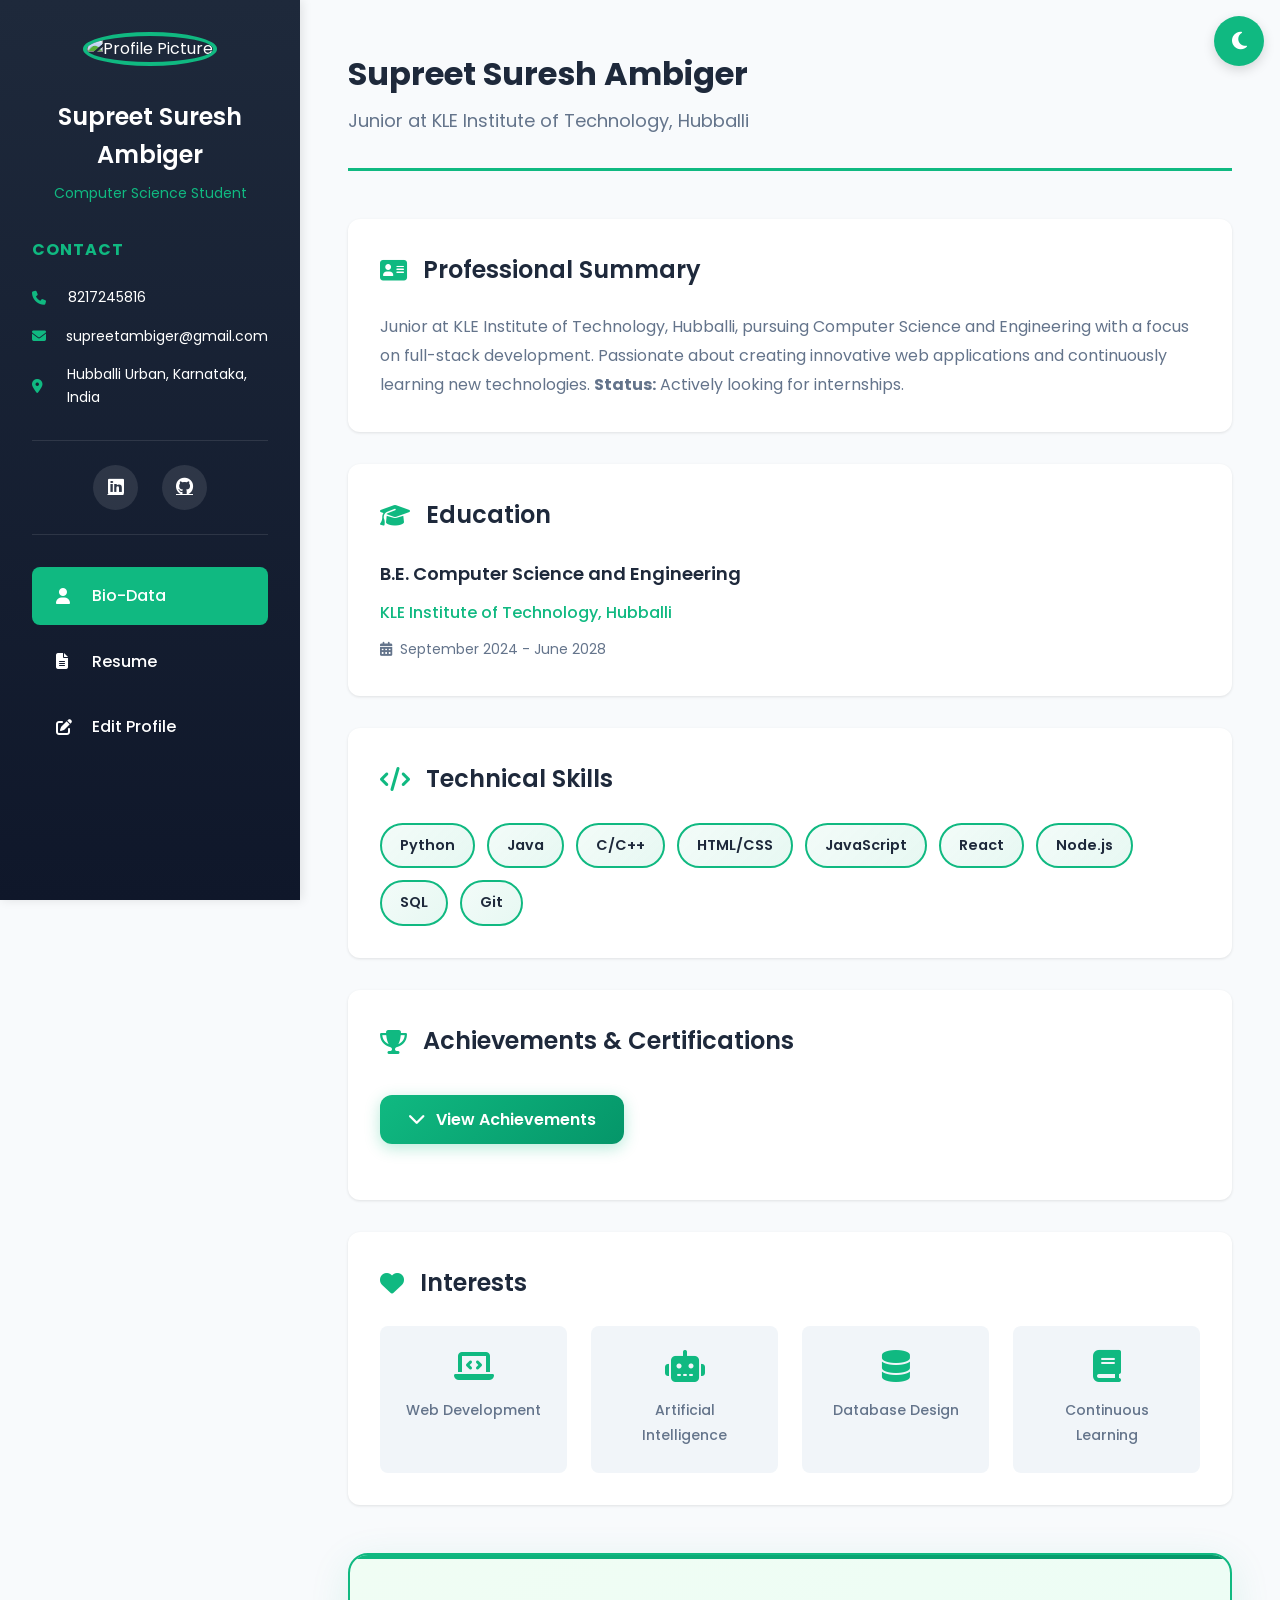
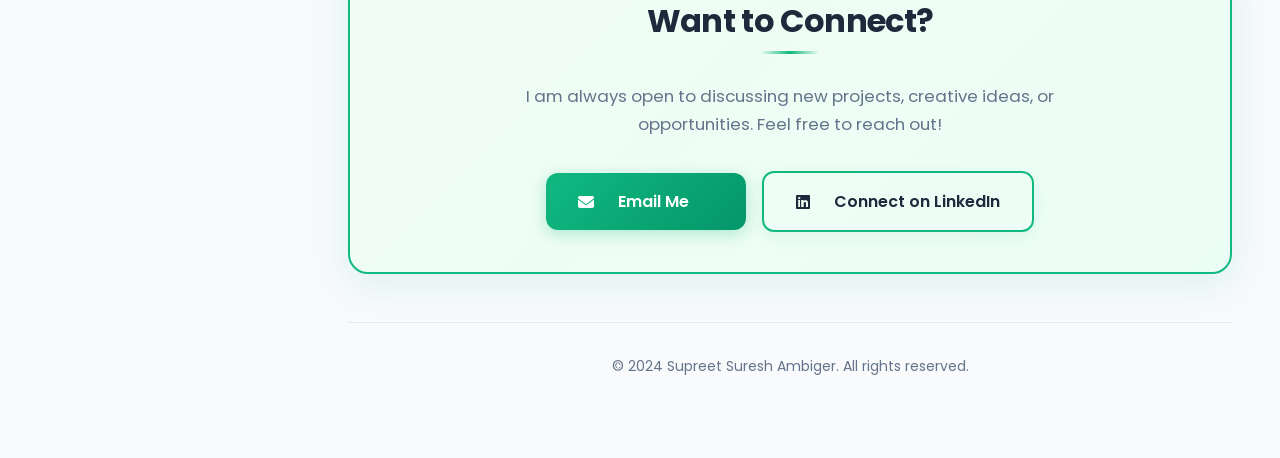
==== .vscode/index.html @ a601e432 "Initial commit - Personal Portfolio and Biodata" ====
<!DOCTYPE html>
<html lang="en">
<head>
    <meta charset="UTF-8">
    <meta name="viewport" content="width=device-width, initial-scale=1.0">
    <title>Supreet Suresh Ambiger - Bio-Data</title>
    
    <!-- Inline Theme Script - Prevents Flash of Unstyled Content -->
    <script>
        (function() {
            const savedTheme = localStorage.getItem('theme');
            const systemPrefersDark = window.matchMedia && window.matchMedia('(prefers-color-scheme: dark)').matches;
            const theme = savedTheme || (systemPrefersDark ? 'dark' : 'light');
            document.documentElement.setAttribute('data-theme', theme);
        })();
    </script>
    
    <!-- Google Fonts -->
    <link href="https://fonts.googleapis.com/css2?family=Poppins:wght@300;400;500;600;700&display=swap" rel="stylesheet">
    
    <!-- Font Awesome -->
    <link rel="stylesheet" href="https://cdnjs.cloudflare.com/ajax/libs/font-awesome/6.4.0/css/all.min.css">
    
    <!-- Main CSS -->
    <link rel="stylesheet" href="style.css?v=6">
</head>
<body>
    <!-- Theme Toggle Button -->
    <button class="theme-toggle" id="themeToggle" aria-label="Toggle theme">
        <i class="fas fa-moon"></i>
    </button>

    <!-- Mobile Hamburger Menu Button -->
    <button class="hamburger-menu" id="hamburgerBtn" aria-label="Toggle menu">
        <i class="fas fa-bars"></i>
    </button>

    <!-- Dark Sidebar -->
    <aside class="sidebar" id="sidebar">
        <div class="sidebar-content">
            <!-- Profile Image -->
            <div class="profile-image">
                <img src="https://via.placeholder.com/150" alt="Profile Picture" id="profilePic" class="clickable-image">
            </div>

            <!-- Name and Title -->
            <h1 class="profile-name" id="sidebarName">Supreet Suresh Ambiger</h1>
            <p class="profile-title">Computer Science Student</p>

            <!-- Contact Information -->
            <div class="contact-section">
                <h3>Contact</h3>
                <div class="contact-item">
                    <i class="fas fa-phone"></i>
                    <span id="sidebarPhone">8217245816</span>
                </div>
                <div class="contact-item">
                    <i class="fas fa-envelope"></i>
                    <a href="mailto:supreetambiger@gmail.com" id="sidebarEmail">supreetambiger@gmail.com</a>
                </div>
                <div class="contact-item">
                    <i class="fas fa-map-marker-alt"></i>
                    <span>Hubballi Urban, Karnataka, India</span>
                </div>
            </div>

            <!-- Social Links -->
            <div class="social-links">
                <a href="https://www.linkedin.com/in/supreet-suresh-ambiger-33158634a" target="_blank" aria-label="LinkedIn">
                    <i class="fab fa-linkedin"></i>
                </a>
                <a href="https://github.com/SUPPI2006-zzz" target="_blank" aria-label="GitHub">
                    <i class="fab fa-github"></i>
                </a>
            </div>

            <!-- Navigation -->
            <nav class="nav-menu">
                <a href="index.html" class="nav-link active">
                    <i class="fas fa-user"></i> Bio-Data
                </a>
                <a href="resume.html" class="nav-link">
                    <i class="fas fa-file-alt"></i> Resume
                </a>
                <a href="profile.html" class="nav-link">
                    <i class="fas fa-edit"></i> Edit Profile
                </a>
            </nav>
        </div>
    </aside>

    <!-- Main Content Area -->
    <main class="main-content">
        <div class="content-wrapper">
            <!-- Header Section -->
            <header class="page-header">
                <h1 class="page-title" id="mainName">Supreet Suresh Ambiger</h1>
                <p class="page-subtitle">Junior at KLE Institute of Technology, Hubballi</p>
            </header>

            <!-- Professional Summary Section -->
            <section class="bio-section">
                <h2 class="section-title">
                    <i class="fas fa-address-card"></i>
                    Professional Summary
                </h2>
                <div class="section-content">
                    <p id="summaryParagraph">
                        Junior at KLE Institute of Technology, Hubballi, pursuing Computer Science and Engineering with a focus on full-stack development. Passionate about creating innovative web applications and continuously learning new technologies.
                    </p>
                </div>
            </section>

            <!-- Education Section -->
            <section class="bio-section">
                <h2 class="section-title">
                    <i class="fas fa-graduation-cap"></i>
                    Education
                </h2>
                <div class="section-content">
                    <div class="education-item">
                        <h3>B.E. Computer Science and Engineering</h3>
                        <p class="institution">KLE Institute of Technology, Hubballi</p>
                        <p class="duration">
                            <i class="fas fa-calendar-alt"></i>
                            September 2024 - June 2028
                        </p>
                    </div>
                </div>
            </section>

            <!-- Skills Section -->
            <section class="bio-section">
                <h2 class="section-title">
                    <i class="fas fa-code"></i>
                    Technical Skills
                </h2>
                <div class="section-content">
                    <div class="skills-grid" id="skillsList">
                        <span class="skill-tag">Python</span>
                        <span class="skill-tag">Java</span>
                        <span class="skill-tag">C/C++</span>
                        <span class="skill-tag">HTML/CSS</span>
                        <span class="skill-tag">JavaScript</span>
                        <span class="skill-tag">React</span>
                        <span class="skill-tag">Node.js</span>
                        <span class="skill-tag">SQL</span>
                        <span class="skill-tag">Git</span>
                    </div>
                </div>
            </section>

            <!-- jQuery Requirement A: Achievements Toggle Section -->
            <section class="bio-section">
                <h2 class="section-title">
                    <i class="fas fa-trophy"></i>
                    Achievements & Certifications
                </h2>
                <div class="section-content">
                    <button type="button" class="toggle-btn" id="achievementsToggle">
                        <i class="fas fa-chevron-down"></i>
                        View Achievements
                    </button>
                    
                    <div class="achievements-content" id="achievementsContent">
                        <!-- Hackathons & Summits Sub-section -->
                        <div class="achievement-subsection">
                            <h3>
                                <i class="fas fa-laptop-code"></i>
                                Hackathons & Summits
                            </h3>
                            <div class="achievement-item" id="hackathon1">
                                <div class="achievement-header">
                                    <strong>CODE BHARAT 2025 – Certificate of Participation</strong>
                                    <span class="achievement-date">Issued Nov 2025</span>
                                </div>
                                <p class="achievement-issuer">SAVISHKAR Karnataka North & IIIT Dharwad</p>
                                <p class="achievement-description">
                                    Built CurioQuest, a learning platform for Paradox Learning, during CODE BHARAT-25 at IIIT Dharwad. 
                                    The project focused on creating an interactive educational website, applying web development, UI/UX design, 
                                    and problem-solving skills in a competitive coding environment.
                                </p>
                                <div class="certificate-image-container" id="hackathon1ImageContainer"></div>
                            </div>
                            <div class="achievement-item" id="hackathon2">
                                <div class="achievement-header">
                                    <strong>AGAMYA TECH SUMMIT 2025 – EKAIVA Hackathon</strong>
                                    <span class="achievement-date">2025</span>
                                </div>
                                <p class="achievement-issuer">Agamya Cyber Tech (in association with CySeck & IEEE Computer Society, KLE Institute of Technology)</p>
                                <p class="achievement-description">
                                    Participated in the EKAIVA Hackathon 2025 at SDMCET, Dharwad, organized by Agamya Cyber Tech in collaboration with 
                                    CySeck and IEEE Computer Society. Gained exposure to collaborative problem-solving, innovative tech solutions, 
                                    and real-world hackathon experience.
                                </p>
                                <div class="certificate-image-container" id="hackathon2ImageContainer"></div>
                            </div>
                        </div>

                        <!-- Course Certifications Sub-section -->
                        <div class="achievement-subsection">
                            <h3>
                                <i class="fas fa-certificate"></i>
                                Course Certifications
                            </h3>
                            <div class="achievement-item" id="cert1">
                                <div class="achievement-header">
                                    <strong>Deloitte Australia - Data Analytics Job Simulation</strong>
                                    <span class="achievement-date">Issued Mar 2026</span>
                                </div>
                                <p class="achievement-issuer">Forage</p>
                                <p class="achievement-description">
                                    Completed Deloitte Australia's Data Analytics Job Simulation on Forage. Applied data analysis and forensic 
                                    technology skills, built a Tableau dashboard, and used Excel to classify data and draw business conclusions. 
                                    Gained practical experience in analytics, visualization, and decision-making aligned with Deloitte's professional standards.
                                </p>
                                <div class="certificate-image-container" id="cert1ImageContainer"></div>
                            </div>
                            <div class="achievement-item" id="cert2">
                                <div class="achievement-header">
                                    <strong>AI Tools & ChatGPT Workshop</strong>
                                    <span class="achievement-date">Issued Jan 2026</span>
                                </div>
                                <p class="achievement-issuer">Be10x</p>
                                <p class="achievement-description">
                                    Completed the be10x AI Tools & ChatGPT Workshop on January 18, 2026. Learned to create presentations in under 
                                    5 minutes, analyze data in under 30 minutes, and code/debug in under 10 minutes using AI. Gained hands-on 
                                    experience with Grok AI, GetMulti, Whisper Flow, Notebook LM, and Nano Banana Pro for productivity, research, 
                                    and creative design applications.
                                </p>
                                <div class="certificate-image-container" id="cert2ImageContainer"></div>
                            </div>
                            <div class="achievement-item" id="cert3">
                                <div class="achievement-header">
                                    <strong>Tata GenAI Powered Data Analytics Job Simulation</strong>
                                    <span class="achievement-date">Issued Dec 2025</span>
                                </div>
                                <p class="achievement-issuer">Forage AI</p>
                                <p class="achievement-description">
                                    Completed Tata Group's GenAI Powered Data Analytics Job Simulation on Forage (Dec 22, 2025). Conducted exploratory 
                                    data analysis to assess quality and risks, proposed a no-code predictive modeling framework for delinquency detection, 
                                    and designed an AI-driven collections strategy using agentic AI, automation, and ethical guardrails. Gained practical 
                                    experience in AI-powered analytics and strategy development.
                                </p>
                                <div class="certificate-image-container" id="cert3ImageContainer"></div>
                            </div>
                        </div>
                    </div>
                </div>
            </section>

            <!-- Interests Section -->
            <section class="bio-section">
                <h2 class="section-title">
                    <i class="fas fa-heart"></i>
                    Interests
                </h2>
                <div class="section-content">
                    <div class="interests-grid">
                        <div class="interest-item">
                            <i class="fas fa-laptop-code"></i>
                            <p>Web Development</p>
                        </div>
                        <div class="interest-item">
                            <i class="fas fa-robot"></i>
                            <p>Artificial Intelligence</p>
                        </div>
                        <div class="interest-item">
                            <i class="fas fa-database"></i>
                            <p>Database Design</p>
                        </div>
                        <div class="interest-item">
                            <i class="fas fa-book"></i>
                            <p>Continuous Learning</p>
                        </div>
                    </div>
                </div>
            </section>

            <!-- Want to Connect Section -->
            <section class="connect-section">
                <h2>Want to Connect?</h2>
                <p>I am always open to discussing new projects, creative ideas, or opportunities. Feel free to reach out!</p>
                <div class="connect-buttons">
                    <a href="mailto:supreetambiger@gmail.com" class="btn btn-primary">
                        <i class="fas fa-envelope"></i> Email Me
                    </a>
                    <a href="https://www.linkedin.com/in/supreet-suresh-ambiger-33158634a" target="_blank" class="btn btn-secondary">
                        <i class="fab fa-linkedin"></i> Connect on LinkedIn
                    </a>
                </div>
            </section>

            <!-- Footer -->
            <footer class="page-footer">
                <p>&copy; 2024 Supreet Suresh Ambiger. All rights reserved.</p>
            </footer>
        </div>
    </main>

    <!-- Image Lightbox Modal -->
    <div class="lightbox-modal" id="lightboxModal">
        <button class="lightbox-close" id="lightboxClose" aria-label="Close lightbox">
            <i class="fas fa-times"></i>
        </button>
        <img src="" alt="Enlarged view" id="lightboxImage">
    </div>

    <!-- jQuery Library -->
    <script src="https://code.jquery.com/jquery-3.6.0.min.js"></script>
    
    <!-- Main JavaScript -->
    <script src="script.js?v=10"></script>
</body>
</html>
---- .vscode/style.css ----
/* ============================================
   GLOBAL RESET AND BASE STYLES
   ============================================ */
* {
    margin: 0;
    padding: 0;
    box-sizing: border-box;
}

/* ============================================
   CSS VARIABLES FOR THEMING
   ============================================ */

/* Default fallback theme (light) - ensures variables are always defined */
:root {
    /* Color Palette - Light Mode Defaults */
    --primary-accent: #10b981; /* Emerald Green */
    --sidebar-bg: #1e293b; /* Dark Slate */
    --sidebar-bg-gradient: #0f172a;
    --main-bg: #f8fafc; /* Light Gray/White */
    --card-bg: #ffffff;
    --text-dark: #1e293b;
    --text-light: #64748b;
    --text-white: #ffffff;
    --border-color: #e2e8f0;
    --hover-bg: #f1f5f9;
    --card-shadow: 0 1px 3px rgba(0, 0, 0, 0.1);
    --card-shadow-hover: 0 4px 12px rgba(0, 0, 0, 0.15);
    --overlay-bg: rgba(0, 0, 0, 0.8);
    
    /* Spacing */
    --spacing-xs: 0.5rem;
    --spacing-sm: 1rem;
    --spacing-md: 1.5rem;
    --spacing-lg: 2rem;
    --spacing-xl: 3rem;
    
    /* Typography */
    --font-family: 'Poppins', sans-serif;
    --font-size-xs: 0.75rem;
    --font-size-sm: 0.875rem;
    --font-size-base: 1rem;
    --font-size-lg: 1.125rem;
    --font-size-xl: 1.5rem;
    --font-size-2xl: 2rem;
    
    /* Layout */
    --sidebar-width: 300px;
    --transition-speed: 0.3s;
    
    /* Connect Section Colors */
    --connect-bg-start: #f0fdf4;
    --connect-bg-end: #ecfdf5;
    --connect-heading-color: #1e293b;
    --connect-text-color: #64748b;
}

:root[data-theme="light"] {
    /* Color Palette - Light Mode */
    --primary-accent: #10b981;
    --sidebar-bg: #1e293b;
    --sidebar-bg-gradient: #0f172a;
    --main-bg: #f8fafc;
    --card-bg: #ffffff;
    --text-dark: #1e293b;
    --text-light: #64748b;
    --text-white: #ffffff;
    --border-color: #e2e8f0;
    --hover-bg: #f1f5f9;
    --card-shadow: 0 1px 3px rgba(0, 0, 0, 0.1);
    --card-shadow-hover: 0 4px 12px rgba(0, 0, 0, 0.15);
    --overlay-bg: rgba(0, 0, 0, 0.8);
    --connect-bg-start: #f0fdf4;
    --connect-bg-end: #ecfdf5;
    --connect-heading-color: #1e293b;
    --connect-text-color: #64748b;
}

:root[data-theme="dark"] {
    /* Color Palette - Dark Mode */
    --primary-accent: #10b981;
    --sidebar-bg: #0f172a;
    --sidebar-bg-gradient: #020617;
    --main-bg: #1e293b;
    --card-bg: #334155;
    --text-dark: #f1f5f9;
    --text-light: #cbd5e1;
    --text-white: #ffffff;
    --border-color: #475569;
    --hover-bg: #475569;
    --card-shadow: 0 1px 3px rgba(0, 0, 0, 0.3);
    --card-shadow-hover: 0 4px 12px rgba(0, 0, 0, 0.5);
    --overlay-bg: rgba(0, 0, 0, 0.9);
    --connect-bg-start: #334155;
    --connect-bg-end: #475569;
    --connect-heading-color: #f1f5f9;
    --connect-text-color: #cbd5e1;
}

body {
    font-family: var(--font-family);
    font-size: var(--font-size-base);
    line-height: 1.6;
    color: var(--text-dark);
    background-color: var(--main-bg);
    transition: background-color var(--transition-speed), color var(--transition-speed);
}

/* ============================================
   THEME TOGGLE BUTTON
   ============================================ */
.theme-toggle {
    position: fixed;
    top: 1rem;
    right: 1rem;
    z-index: 1001;
    background-color: var(--primary-accent);
    color: var(--text-white);
    border: none;
    border-radius: 50%;
    width: 50px;
    height: 50px;
    font-size: 1.25rem;
    cursor: pointer;
    box-shadow: var(--card-shadow-hover);
    transition: all var(--transition-speed);
    display: flex;
    align-items: center;
    justify-content: center;
}

.theme-toggle:hover {
    transform: scale(1.1) rotate(15deg);
    box-shadow: 0 6px 20px rgba(16, 185, 129, 0.4);
}

.theme-toggle:active {
    transform: scale(0.95);
}

/* ============================================
   LAYOUT STRUCTURE
   ============================================ */

/* Hamburger Menu Button (Mobile Only) */
.hamburger-menu {
    display: none;
    position: fixed;
    top: 1rem;
    left: 1rem;
    z-index: 1000;
    background-color: var(--primary-accent);
    color: var(--text-white);
    border: none;
    border-radius: 8px;
    width: 50px;
    height: 50px;
    font-size: 1.5rem;
    cursor: pointer;
    box-shadow: var(--card-shadow-hover);
    transition: transform var(--transition-speed);
}

.hamburger-menu:hover {
    transform: scale(1.1);
}

.hamburger-menu:active {
    transform: scale(0.95);
}

/* Dark Sidebar */
.sidebar {
    position: fixed;
    left: 0;
    top: 0;
    height: 100vh;
    width: var(--sidebar-width);
    background: linear-gradient(180deg, var(--sidebar-bg) 0%, var(--sidebar-bg-gradient) 100%);
    color: var(--text-white);
    overflow-y: auto;
    z-index: 999;
    box-shadow: 2px 0 10px rgba(0, 0, 0, 0.1);
    transition: transform var(--transition-speed);
}

.sidebar-content {
    padding: var(--spacing-lg);
}

/* Profile Image */
.profile-image {
    text-align: center;
    margin-bottom: var(--spacing-lg);
}

.profile-image img {
    width: 150px;
    height: 150px;
    border-radius: 50%;
    border: 4px solid var(--primary-accent);
    object-fit: cover;
    transition: transform var(--transition-speed);
}

.profile-image img.clickable-image {
    cursor: pointer;
}

.profile-image img.clickable-image:hover {
    transform: scale(1.05);
    box-shadow: 0 0 20px rgba(16, 185, 129, 0.5);
}

/* Profile Name and Title */
.profile-name {
    font-size: var(--font-size-xl);
    font-weight: 600;
    text-align: center;
    margin-bottom: var(--spacing-xs);
}

.profile-title {
    text-align: center;
    color: var(--primary-accent);
    font-size: var(--font-size-sm);
    margin-bottom: var(--spacing-lg);
}

/* Contact Section */
.contact-section {
    margin-bottom: var(--spacing-lg);
}

.contact-section h3 {
    font-size: var(--font-size-base);
    margin-bottom: var(--spacing-md);
    color: var(--primary-accent);
    text-transform: uppercase;
    letter-spacing: 1px;
}

.contact-item {
    display: flex;
    align-items: center;
    margin-bottom: var(--spacing-sm);
    font-size: var(--font-size-sm);
}

.contact-item i {
    margin-right: var(--spacing-sm);
    color: var(--primary-accent);
    width: 20px;
}

.contact-item a {
    color: var(--text-white);
    text-decoration: none;
    transition: color var(--transition-speed);
}

.contact-item a:hover {
    color: var(--primary-accent);
}

/* Social Links */
.social-links {
    display: flex;
    justify-content: center;
    gap: var(--spacing-md);
    margin-bottom: var(--spacing-lg);
    padding: var(--spacing-md) 0;
    border-top: 1px solid rgba(255, 255, 255, 0.1);
    border-bottom: 1px solid rgba(255, 255, 255, 0.1);
}

.social-links a {
    display: flex;
    align-items: center;
    justify-content: center;
    width: 45px;
    height: 45px;
    background-color: rgba(255, 255, 255, 0.1);
    border-radius: 50%;
    color: var(--text-white);
    font-size: var(--font-size-lg);
    transition: all var(--transition-speed);
}

.social-links a:hover {
    background-color: var(--primary-accent);
    transform: translateY(-3px);
}

/* Navigation Menu */
.nav-menu {
    display: flex;
    flex-direction: column;
    gap: var(--spacing-xs);
}

.nav-link {
    display: flex;
    align-items: center;
    padding: var(--spacing-sm) var(--spacing-md);
    color: var(--text-white);
    text-decoration: none;
    border-radius: 8px;
    transition: all var(--transition-speed);
    font-weight: 500;
}

.nav-link i {
    margin-right: var(--spacing-sm);
    width: 20px;
}

.nav-link:hover {
    background-color: rgba(255, 255, 255, 0.1);
    transform: translateX(5px);
}

.nav-link.active {
    background-color: var(--primary-accent);
}

/* Main Content Area */
.main-content {
    margin-left: var(--sidebar-width);
    min-height: 100vh;
    padding: var(--spacing-xl);
    transition: background-color var(--transition-speed);
}

.content-wrapper {
    max-width: 1000px;
    margin: 0 auto;
}

/* ============================================
   PAGE HEADER
   ============================================ */
.page-header {
    margin-bottom: var(--spacing-xl);
    padding-bottom: var(--spacing-lg);
    border-bottom: 3px solid var(--primary-accent);
}

.page-title {
    font-size: var(--font-size-2xl);
    font-weight: 700;
    color: var(--text-dark);
    margin-bottom: var(--spacing-xs);
}

.page-subtitle {
    font-size: var(--font-size-lg);
    color: var(--text-light);
}

.header-contact {
    display: flex;
    flex-wrap: wrap;
    gap: var(--spacing-md);
    margin-top: var(--spacing-md);
    font-size: var(--font-size-sm);
    color: var(--text-light);
}

.header-contact a {
    color: var(--text-light);
    text-decoration: none;
    transition: color var(--transition-speed);
}

.header-contact a:hover {
    color: var(--primary-accent);
}

/* ============================================
   SECTIONS
   ============================================ */
.bio-section,
.resume-section {
    background-color: var(--card-bg);
    border-radius: 12px;
    padding: var(--spacing-lg);
    margin-bottom: var(--spacing-lg);
    box-shadow: var(--card-shadow);
    transition: all var(--transition-speed);
}

.bio-section:hover,
.resume-section:hover {
    box-shadow: var(--card-shadow-hover);
}

.section-title {
    font-size: var(--font-size-xl);
    font-weight: 600;
    color: var(--text-dark);
    margin-bottom: var(--spacing-md);
    display: flex;
    align-items: center;
    gap: var(--spacing-sm);
}

.section-title i {
    color: var(--primary-accent);
}

.section-content {
    color: var(--text-light);
    line-height: 1.8;
}

/* ============================================
   EDUCATION TIMELINE
   ============================================ */
.education-timeline {
    position: relative;
    padding-left: 30px;
}

.education-timeline::before {
    content: '';
    position: absolute;
    left: 0;
    top: 0;
    bottom: 0;
    width: 3px;
    background: linear-gradient(180deg, var(--primary-accent) 0%, var(--border-color) 100%);
}

.timeline-item {
    position: relative;
    margin-bottom: var(--spacing-lg);
    padding-bottom: var(--spacing-lg);
}

.timeline-item:last-child {
    margin-bottom: 0;
    padding-bottom: 0;
}

.timeline-marker {
    position: absolute;
    left: -36px;
    top: 5px;
    width: 15px;
    height: 15px;
    border-radius: 50%;
    background-color: var(--primary-accent);
    border: 3px solid var(--card-bg);
    box-shadow: 0 0 0 3px var(--primary-accent);
}

.timeline-content {
    background-color: var(--hover-bg);
    padding: var(--spacing-md);
    border-radius: 8px;
    transition: all var(--transition-speed);
}

.timeline-content:hover {
    transform: translateX(5px);
    box-shadow: var(--card-shadow);
}

/* ============================================
   EDUCATION & RESUME ITEMS
   ============================================ */
.education-item,
.resume-item {
    margin-bottom: var(--spacing-lg);
}

.education-item:last-child,
.resume-item:last-child {
    margin-bottom: 0;
}

.education-item h3,
.resume-item h3 {
    font-size: var(--font-size-lg);
    font-weight: 600;
    color: var(--text-dark);
    margin-bottom: var(--spacing-xs);
}

.institution {
    color: var(--primary-accent);
    font-weight: 500;
    margin-bottom: var(--spacing-xs);
}

.duration,
.date-range {
    color: var(--text-light);
    font-size: var(--font-size-sm);
    display: inline-flex;
    align-items: center;
    gap: var(--spacing-xs);
}

.resume-item-header {
    display: flex;
    justify-content: space-between;
    align-items: flex-start;
    margin-bottom: var(--spacing-sm);
}

.description {
    color: var(--text-light);
    line-height: 1.8;
}

/* ============================================
   SKILLS (ENHANCED DESIGN)
   ============================================ */
.skills-grid {
    display: flex !important;
    flex-wrap: wrap !important;
    gap: 12px !important;
}

.skill-tag {
    display: inline-flex !important;
    align-items: center !important;
    background: linear-gradient(135deg, rgba(16, 185, 129, 0.05), rgba(16, 185, 129, 0.1)) !important;
    color: var(--text-dark) !important;
    padding: 8px 18px !important;
    border-radius: 25px !important;
    font-size: 0.9rem !important;
    font-weight: 600 !important;
    border: 2px solid var(--primary-accent) !important;
    transition: all 0.3s cubic-bezier(0.4, 0, 0.2, 1) !important;
    margin: 0 !important;
    position: relative !important;
    overflow: hidden !important;
}

.skill-tag::before {
    content: '';
    position: absolute;
    top: 0;
    left: -100%;
    width: 100%;
    height: 100%;
    background: linear-gradient(90deg, transparent, rgba(255, 255, 255, 0.3), transparent);
    transition: left 0.5s;
}

.skill-tag:hover::before {
    left: 100%;
}

.skill-tag:hover {
    background: linear-gradient(135deg, var(--primary-accent), #059669) !important;
    color: var(--text-white) !important;
    transform: translateY(-3px) scale(1.05) !important;
    box-shadow: 0 8px 20px rgba(16, 185, 129, 0.4) !important;
    border-color: var(--primary-accent) !important;
}

.skills-category {
    margin-bottom: var(--spacing-lg);
}

.skills-category h3 {
    font-size: 1.1rem;
    font-weight: 600;
    color: var(--text-dark);
    margin-bottom: 1.25rem;
    position: relative;
    padding-left: 20px;
}

.skills-category h3::before {
    content: '';
    position: absolute;
    left: 0;
    top: 50%;
    transform: translateY(-50%);
    width: 4px;
    height: 20px;
    background: var(--primary-accent);
    border-radius: 2px;
}

/* Dark mode skills */
:root[data-theme="dark"] .skill-tag {
    background: linear-gradient(135deg, rgba(16, 185, 129, 0.1), rgba(16, 185, 129, 0.15)) !important;
    color: var(--text-light) !important;
}

/* ============================================
   ACHIEVEMENTS (PREMIUM BUTTON DESIGN)
   ============================================ */
.toggle-btn,
#achievementsToggle,
#toggle-achievements {
    display: inline-flex;
    align-items: center;
    gap: 10px;
    background: linear-gradient(135deg, #10b981, #059669);
    color: var(--text-white);
    border: none;
    padding: 12px 28px;
    border-radius: 12px;
    font-size: 1rem;
    font-weight: 600;
    cursor: pointer;
    transition: all 0.3s cubic-bezier(0.4, 0, 0.2, 1);
    margin-top: 10px;
    margin-bottom: var(--spacing-md);
    font-family: var(--font-family);
    box-shadow: 0 4px 15px rgba(16, 185, 129, 0.3);
    position: relative;
    overflow: hidden;
}

.toggle-btn::before,
#achievementsToggle::before,
#toggle-achievements::before {
    content: '';
    position: absolute;
    top: 0;
    left: -100%;
    width: 100%;
    height: 100%;
    background: linear-gradient(90deg, transparent, rgba(255, 255, 255, 0.2), transparent);
    transition: left 0.5s;
}

.toggle-btn:hover::before,
#achievementsToggle:hover::before,
#toggle-achievements:hover::before {
    left: 100%;
}

.toggle-btn:hover,
#achievementsToggle:hover,
#toggle-achievements:hover {
    transform: translateY(-2px);
    box-shadow: 0 8px 25px rgba(16, 185, 129, 0.4);
    background: linear-gradient(135deg, #059669, #047857);
}

.toggle-btn:active,
#achievementsToggle:active,
#toggle-achievements:active {
    transform: translateY(0);
}

.toggle-btn i,
#achievementsToggle i,
#toggle-achievements i {
    transition: transform 0.3s cubic-bezier(0.4, 0, 0.2, 1);
    font-size: 1.1rem;
}

.toggle-btn.active i,
#achievementsToggle.active i,
#toggle-achievements.active i {
    transform: rotate(180deg);
}

.achievements-content {
    display: none;
    margin-top: var(--spacing-md);
}

.achievement-subsection {
    background-color: var(--hover-bg);
    padding: var(--spacing-md);
    border-radius: 8px;
    margin-bottom: var(--spacing-md);
}

.achievement-subsection:last-child {
    margin-bottom: 0;
}

.achievement-subsection h3 {
    font-size: var(--font-size-lg);
    font-weight: 600;
    color: var(--text-dark);
    margin-bottom: var(--spacing-md);
    display: flex;
    align-items: center;
    gap: var(--spacing-sm);
}

.achievement-subsection h3 i {
    color: var(--primary-accent);
}

.achievement-item {
    background-color: var(--card-bg);
    padding: var(--spacing-md);
    border-radius: 8px;
    margin-bottom: var(--spacing-md);
    border-left: 4px solid var(--primary-accent);
    transition: all var(--transition-speed);
}

.achievement-item:hover {
    transform: translateX(5px);
    box-shadow: var(--card-shadow);
}

.achievement-item:last-child {
    margin-bottom: 0;
}

.achievement-header {
    display: flex;
    justify-content: space-between;
    align-items: flex-start;
    margin-bottom: var(--spacing-xs);
    flex-wrap: wrap;
    gap: var(--spacing-xs);
}

.achievement-header strong {
    color: var(--text-dark);
    font-size: var(--font-size-base);
    font-weight: 600;
}

.achievement-date {
    color: var(--text-light);
    font-size: var(--font-size-sm);
    font-weight: 500;
}

.achievement-issuer {
    color: var(--primary-accent);
    font-weight: 500;
    margin-bottom: var(--spacing-sm);
    font-size: var(--font-size-sm);
}

.achievement-description {
    color: var(--text-light);
    line-height: 1.7;
    font-size: var(--font-size-sm);
}

.certificate-image-container {
    margin-top: var(--spacing-md);
}

.certificate-image-container img {
    max-width: 100%;
    height: auto;
    border-radius: 8px;
    border: 2px solid var(--border-color);
    cursor: pointer;
    transition: all var(--transition-speed);
}

.certificate-image-container img:hover {
    transform: scale(1.02);
    box-shadow: var(--card-shadow-hover);
    border-color: var(--primary-accent);
}

/* ============================================
   INTERESTS
   ============================================ */
.interests-grid {
    display: grid;
    grid-template-columns: repeat(auto-fit, minmax(150px, 1fr));
    gap: var(--spacing-md);
}

.interest-item {
    text-align: center;
    padding: var(--spacing-md);
    background-color: var(--hover-bg);
    border-radius: 8px;
    transition: all var(--transition-speed);
}

.interest-item:hover {
    background-color: var(--primary-accent);
    color: var(--text-white);
    transform: translateY(-5px);
    box-shadow: var(--card-shadow-hover);
}

.interest-item i {
    font-size: 2rem;
    color: var(--primary-accent);
    margin-bottom: var(--spacing-sm);
    transition: color var(--transition-speed);
}

.interest-item:hover i {
    color: var(--text-white);
}

.interest-item p {
    font-weight: 500;
    font-size: var(--font-size-sm);
}

/* ============================================
   PROJECTS
   ============================================ */
.project-tech {
    display: flex;
    flex-wrap: wrap;
    gap: var(--spacing-xs);
    margin-top: var(--spacing-md);
}

.tech-badge {
    background-color: var(--primary-accent);
    color: var(--text-white);
    padding: 0.25rem 0.75rem;
    border-radius: 12px;
    font-size: var(--font-size-xs);
    font-weight: 500;
}

/* ============================================
   WANT TO CONNECT SECTION (PREMIUM CTA)
   ============================================ */
.connect-section {
    background: linear-gradient(135deg, var(--connect-bg-start) 0%, var(--connect-bg-end) 100%);
    border: 2px solid var(--primary-accent);
    border-radius: 20px;
    padding: 2.5rem 2rem;
    text-align: center;
    margin-top: 3rem;
    margin-bottom: 2rem;
    box-shadow: 0 10px 40px rgba(16, 185, 129, 0.12);
    transition: all 0.4s cubic-bezier(0.4, 0, 0.2, 1);
    position: relative;
    overflow: hidden;
}

.connect-section::before {
    content: '';
    position: absolute;
    top: 0;
    left: 0;
    right: 0;
    height: 4px;
    background: linear-gradient(90deg, #10b981, #059669, #10b981);
    background-size: 200% 100%;
    animation: shimmer 3s ease-in-out infinite;
}

@keyframes shimmer {
    0%, 100% { background-position: 0% 50%; }
    50% { background-position: 100% 50%; }
}

.connect-section:hover {
    transform: translateY(-5px);
    box-shadow: 0 20px 60px rgba(16, 185, 129, 0.25);
    border-color: #059669;
}

.connect-section h2 {
    font-size: 2rem;
    font-weight: 700;
    color: var(--connect-heading-color);
    margin-bottom: 0.75rem;
    letter-spacing: -0.02em;
    position: relative;
    display: inline-block;
}

.connect-section h2::after {
    content: '';
    position: absolute;
    bottom: -8px;
    left: 50%;
    transform: translateX(-50%);
    width: 60px;
    height: 3px;
    background: linear-gradient(90deg, transparent, #10b981, transparent);
    border-radius: 2px;
}

.connect-section p {
    font-size: 1.05rem;
    color: var(--connect-text-color);
    margin-bottom: 2rem;
    margin-top: 1.5rem;
    max-width: 550px;
    margin-left: auto;
    margin-right: auto;
    line-height: 1.7;
    font-weight: 400;
}

.connect-buttons {
    display: flex;
    flex-wrap: wrap;
    justify-content: center;
    gap: 1rem;
    align-items: center;
    margin-top: 0.5rem;
}

.connect-buttons .btn {
    min-width: 200px;
    padding: 1rem 2rem;
    font-size: 1rem;
    font-weight: 600;
    white-space: nowrap;
    border-radius: 12px;
    transition: all 0.3s cubic-bezier(0.4, 0, 0.2, 1);
    position: relative;
    overflow: hidden;
}

.connect-buttons .btn::before {
    content: '';
    position: absolute;
    top: 50%;
    left: 50%;
    width: 0;
    height: 0;
    border-radius: 50%;
    background: rgba(255, 255, 255, 0.3);
    transform: translate(-50%, -50%);
    transition: width 0.6s, height 0.6s;
}

.connect-buttons .btn:hover::before {
    width: 300px;
    height: 300px;
}

.connect-buttons .btn i {
    margin-right: 0.5rem;
    transition: transform 0.3s ease;
}

.connect-buttons .btn:hover i {
    transform: scale(1.2);
}

.connect-buttons .btn-primary:hover {
    transform: translateY(-3px);
    box-shadow: 0 12px 24px rgba(16, 185, 129, 0.4);
}

.connect-buttons .btn-secondary:hover {
    transform: translateY(-3px);
    box-shadow: 0 12px 24px rgba(16, 185, 129, 0.2);
}

/* ============================================
   OLD CALL TO ACTION SECTION (LEGACY)
   ============================================ */
.cta-section {
    background: linear-gradient(135deg, var(--primary-accent) 0%, #059669 100%);
    color: var(--text-white);
    padding: var(--spacing-xl);
    border-radius: 12px;
    text-align: center;
    margin-bottom: var(--spacing-lg);
}

.cta-section h2 {
    font-size: var(--font-size-2xl);
    margin-bottom: var(--spacing-sm);
}

.cta-section p {
    font-size: var(--font-size-lg);
    margin-bottom: var(--spacing-lg);
    opacity: 0.9;
}

.cta-buttons {
    display: flex;
    flex-wrap: wrap;
    justify-content: center;
    gap: var(--spacing-md);
}

.btn {
    display: inline-flex;
    align-items: center;
    gap: var(--spacing-sm);
    padding: var(--spacing-sm) var(--spacing-lg);
    border: none;
    border-radius: 8px;
    font-size: var(--font-size-base);
    font-weight: 500;
    cursor: pointer;
    text-decoration: none;
    transition: all var(--transition-speed);
    font-family: var(--font-family);
}

.btn-primary {
    background: linear-gradient(135deg, #10b981, #059669);
    color: var(--text-white);
    border: none;
    box-shadow: 0 4px 15px rgba(16, 185, 129, 0.3);
}

.btn-primary:hover {
    background: linear-gradient(135deg, #059669, #047857);
    transform: translateY(-2px);
    box-shadow: 0 8px 25px rgba(16, 185, 129, 0.4);
}

.btn-secondary {
    background-color: transparent;
    color: var(--text-dark);
    border: 2px solid var(--primary-accent);
    box-shadow: 0 4px 15px rgba(16, 185, 129, 0.1);
}

.btn-secondary:hover {
    background: linear-gradient(135deg, #10b981, #059669);
    color: var(--text-white);
    border-color: transparent;
    box-shadow: 0 8px 25px rgba(16, 185, 129, 0.3);
}

/* Dark mode button adjustments */
:root[data-theme="dark"] .btn-secondary {
    color: var(--text-white);
    border-color: var(--primary-accent);
}

/* ============================================
   LIGHTBOX MODAL FOR IMAGE MAGNIFICATION
   ============================================ */
.lightbox-modal {
    display: none;
    position: fixed;
    top: 0;
    left: 0;
    width: 100%;
    height: 100%;
    background-color: var(--overlay-bg);
    z-index: 9999;
    justify-content: center;
    align-items: center;
    backdrop-filter: blur(5px);
    animation: fadeIn 0.3s ease;
}

.lightbox-modal.active {
    display: flex;
}

@keyframes fadeIn {
    from {
        opacity: 0;
    }
    to {
        opacity: 1;
    }
}

.lightbox-close {
    position: absolute;
    top: 20px;
    right: 20px;
    background-color: var(--primary-accent);
    color: var(--text-white);
    border: none;
    border-radius: 50%;
    width: 50px;
    height: 50px;
    font-size: 1.5rem;
    cursor: pointer;
    transition: all var(--transition-speed);
    z-index: 10001;
    display: flex;
    align-items: center;
    justify-content: center;
}

.lightbox-close:hover {
    background-color: #dc2626;
    transform: rotate(90deg) scale(1.1);
}

.lightbox-modal img {
    max-width: 90%;
    max-height: 90%;
    object-fit: contain;
    border-radius: 12px;
    box-shadow: 0 10px 50px rgba(0, 0, 0, 0.5);
    animation: zoomIn 0.3s ease;
}

@keyframes zoomIn {
    from {
        transform: scale(0.8);
        opacity: 0;
    }
    to {
        transform: scale(1);
        opacity: 1;
    }
}

/* ============================================
   PROFILE EDITING PAGE
   ============================================ */

/* Success Alert */
.alert {
    display: none;
    padding: var(--spacing-md);
    border-radius: 8px;
    margin-bottom: var(--spacing-lg);
    align-items: center;
    gap: var(--spacing-sm);
}

.alert.show {
    display: flex;
    animation: slideDown 0.3s ease;
}

@keyframes slideDown {
    from {
        transform: translateY(-20px);
        opacity: 0;
    }
    to {
        transform: translateY(0);
        opacity: 1;
    }
}

.alert-success {
    background-color: #d1fae5;
    color: #065f46;
    border: 1px solid var(--primary-accent);
}

.alert i {
    font-size: var(--font-size-lg);
}

/* Profile Form Section */
.profile-form-section {
    margin-bottom: var(--spacing-lg);
}

.profile-form {
    display: flex;
    flex-direction: column;
    gap: var(--spacing-lg);
}

.form-card {
    background-color: var(--card-bg);
    border-radius: 12px;
    padding: var(--spacing-lg);
    box-shadow: var(--card-shadow);
    transition: all var(--transition-speed);
}

.form-card:hover {
    box-shadow: var(--card-shadow-hover);
}

.form-card-title {
    font-size: var(--font-size-xl);
    font-weight: 600;
    color: var(--text-dark);
    margin-bottom: var(--spacing-lg);
    display: flex;
    align-items: center;
    gap: var(--spacing-sm);
    padding-bottom: var(--spacing-md);
    border-bottom: 2px solid var(--primary-accent);
}

.form-card-title i {
    color: var(--primary-accent);
}

.form-card-content {
    display: flex;
    flex-direction: column;
    gap: var(--spacing-md);
}

.form-help-text {
    color: var(--text-light);
    font-size: var(--font-size-sm);
    margin-bottom: var(--spacing-md);
    line-height: 1.6;
}

.form-group {
    display: flex;
    flex-direction: column;
    gap: var(--spacing-xs);
}

.form-group label {
    font-weight: 500;
    color: var(--text-dark);
    font-size: var(--font-size-sm);
    display: flex;
    align-items: center;
    gap: var(--spacing-xs);
}

.form-group label i {
    color: var(--primary-accent);
}

.form-input {
    width: 100%;
    padding: var(--spacing-sm) var(--spacing-md);
    border: 2px solid var(--border-color);
    border-radius: 8px;
    font-size: var(--font-size-base);
    font-family: var(--font-family);
    background-color: var(--card-bg);
    color: var(--text-dark);
    transition: all var(--transition-speed);
}

.form-input:focus {
    outline: none;
    border-color: var(--primary-accent);
    box-shadow: 0 0 0 3px rgba(16, 185, 129, 0.1);
}

.form-row {
    display: grid;
    grid-template-columns: repeat(auto-fit, minmax(250px, 1fr));
    gap: var(--spacing-md);
}

/* Image Upload Styles */
.image-upload-container {
    display: flex;
    align-items: center;
    gap: var(--spacing-sm);
    flex-wrap: wrap;
}

.file-input {
    display: none;
}

.file-name {
    color: var(--text-light);
    font-size: var(--font-size-sm);
    font-style: italic;
}

/* Certificate Upload Groups - More Compact */
.certificate-upload-group {
    padding: 1rem;
    background-color: var(--hover-bg);
    border-radius: 8px;
    margin-bottom: 1rem;
    border-left: 3px solid var(--primary-accent);
    transition: all var(--transition-speed);
}

.certificate-upload-group:hover {
    background-color: var(--card-bg);
    box-shadow: var(--card-shadow);
}

.certificate-upload-group:last-child {
    margin-bottom: 0;
}

.certificate-upload-group label {
    display: flex;
    align-items: center;
    gap: var(--spacing-xs);
    font-weight: 600;
    font-size: 0.95rem;
    color: var(--text-dark);
    margin-bottom: var(--spacing-sm);
}

.certificate-upload-group label i {
    color: var(--primary-accent);
    font-size: 1rem;
}

.certificate-preview {
    margin-top: var(--spacing-md);
}

.certificate-preview img {
    max-width: 100%;
    height: auto;
    border-radius: 8px;
    border: 2px solid var(--border-color);
    cursor: pointer;
    transition: all var(--transition-speed);
}

.certificate-preview img:hover {
    transform: scale(1.02);
    box-shadow: var(--card-shadow-hover);
    border-color: var(--primary-accent);
}

/* Skills Input Group */
.skill-input-group {
    display: flex;
    gap: var(--spacing-sm);
}

.skill-input-group .form-input {
    flex: 1;
}

.btn-add {
    background-color: var(--primary-accent);
    color: var(--text-white);
    white-space: nowrap;
}

.btn-add:hover {
    background-color: #059669;
}

/* Current Skills Display */
.current-skills {
    margin-top: var(--spacing-md);
    padding-top: var(--spacing-md);
    border-top: 1px solid var(--border-color);
}

.current-skills h3 {
    font-size: var(--font-size-base);
    font-weight: 600;
    color: var(--text-dark);
    margin-bottom: var(--spacing-xs);
}

.skills-help-text {
    font-size: var(--font-size-sm);
    color: var(--text-light);
    margin-bottom: var(--spacing-md);
}

.skills-list {
    display: flex;
    flex-wrap: wrap;
    gap: var(--spacing-sm);
}

.skills-list .skill-tag {
    cursor: pointer;
    position: relative;
}

.skills-list .skill-tag:hover {
    background-color: #fee2e2;
    color: #dc2626;
    border-color: #dc2626;
}

.skills-list .skill-tag:hover::after {
    content: '×';
    position: absolute;
    right: 8px;
    top: 50%;
    transform: translateY(-50%);
    font-size: 1.2rem;
    font-weight: 700;
}

/* Form Actions */
.form-actions {
    display: flex;
    flex-wrap: wrap;
    gap: var(--spacing-md);
    justify-content: center;
    padding-top: var(--spacing-md);
}

.btn-large {
    padding: var(--spacing-md) var(--spacing-xl);
    font-size: var(--font-size-lg);
}

/* Information Box */
.info-box {
    background-color: var(--card-bg);
    border-radius: 12px;
    padding: var(--spacing-lg);
    margin-bottom: var(--spacing-lg);
    box-shadow: var(--card-shadow);
    border-left: 4px solid var(--primary-accent);
}

.info-box-content {
    display: flex;
    gap: var(--spacing-md);
}

.info-box-content > i {
    font-size: 2rem;
    color: var(--primary-accent);
    flex-shrink: 0;
}

.info-box h3 {
    font-size: var(--font-size-lg);
    font-weight: 600;
    color: var(--text-dark);
    margin-bottom: var(--spacing-sm);
}

.info-box ul {
    list-style: none;
    padding-left: 0;
}

.info-box li {
    color: var(--text-light);
    padding: var(--spacing-xs) 0;
    position: relative;
    padding-left: var(--spacing-md);
}

.info-box li::before {
    content: '✓';
    position: absolute;
    left: 0;
    color: var(--primary-accent);
    font-weight: 700;
}

/* ============================================
   FOOTER
   ============================================ */
.page-footer {
    text-align: center;
    padding: var(--spacing-lg) 0;
    color: var(--text-light);
    font-size: var(--font-size-sm);
    border-top: 1px solid var(--border-color);
    margin-top: var(--spacing-xl);
}

/* ============================================
   RESPONSIVE DESIGN (MOBILE)
   ============================================ */
@media (max-width: 768px) {
    /* Show hamburger menu */
    .hamburger-menu {
        display: block;
    }
    
    /* Adjust theme toggle position */
    .theme-toggle {
        top: 1rem;
        right: 1rem;
        width: 45px;
        height: 45px;
    }
    
    /* Hide sidebar by default on mobile */
    .sidebar {
        transform: translateX(-100%);
    }
    
    /* Show sidebar when active */
    .sidebar.active {
        transform: translateX(0);
    }
    
    /* Adjust main content to full width on mobile */
    .main-content {
        margin-left: 0;
        padding: var(--spacing-md);
        padding-top: 80px; /* Space for hamburger button */
    }
    
    /* Adjust page header */
    .page-title {
        font-size: var(--font-size-xl);
    }
    
    .page-subtitle {
        font-size: var(--font-size-base);
    }
    
    .header-contact {
        flex-direction: column;
        gap: var(--spacing-sm);
    }
    
    /* Adjust section padding */
    .bio-section,
    .resume-section,
    .form-card {
        padding: var(--spacing-md);
    }
    
    /* Stack resume item headers */
    .resume-item-header,
    .achievement-header {
        flex-direction: column;
        gap: var(--spacing-xs);
    }
    
    /* Adjust timeline */
    .education-timeline {
        padding-left: 20px;
    }
    
    .timeline-marker {
        left: -28px;
        width: 12px;
        height: 12px;
    }
    
    /* Adjust interests grid */
    .interests-grid {
        grid-template-columns: repeat(2, 1fr);
    }
    
    /* Stack CTA and Connect buttons */
    .cta-buttons,
    .connect-buttons {
        flex-direction: column;
        width: 100%;
        gap: 10px;
    }
    
    .connect-buttons .btn,
    .cta-buttons .btn {
        width: 100%;
        justify-content: center;
        min-width: auto;
        max-width: 100%;
    }
    
    /* Adjust connect section */
    .connect-section {
        padding: 1.25rem;
        margin-top: 1.5rem;
    }
    
    .connect-section h2 {
        font-size: 1.25rem;
    }
    
    .connect-section p {
        font-size: 0.9rem;
    }
    
    /* Form adjustments */
    .form-row {
        grid-template-columns: 1fr;
    }
    
    .skill-input-group,
    .image-upload-container {
        flex-direction: column;
        align-items: stretch;
    }
    
    .skill-input-group .btn,
    .image-upload-container .btn {
        width: 100%;
    }
    
    .form-actions {
        flex-direction: column;
    }
    
    .btn-large {
        width: 100%;
        justify-content: center;
    }
    
    /* Adjust info box */
    .info-box-content {
        flex-direction: column;
    }
    
    /* Lightbox adjustments */
    .lightbox-modal img {
        max-width: 95%;
        max-height: 80%;
    }
    
    .lightbox-close {
        top: 10px;
        right: 10px;
        width: 40px;
        height: 40px;
        font-size: 1.2rem;
    }
}

@media (max-width: 480px) {
    /* Further adjustments for very small screens */
    .page-title {
        font-size: var(--font-size-lg);
    }
    
    .section-title {
        font-size: var(--font-size-lg);
    }
    
    .interests-grid {
        grid-template-columns: 1fr;
    }
    
    .profile-name {
        font-size: var(--font-size-lg);
    }
    
    .profile-image img {
        width: 120px;
        height: 120px;
    }
}

/* ============================================
   PRINT STYLES
   ============================================ */
@media print {
    .sidebar,
    .hamburger-menu,
    .theme-toggle,
    .nav-menu,
    .social-links,
    .cta-section,
    .form-actions,
    .info-box,
    .lightbox-modal {
        display: none;
    }
    
    .main-content {
        margin-left: 0;
        padding: 0;
    }
    
    body {
        background-color: white;
    }
    
    :root[data-theme="dark"] {
        --main-bg: #ffffff;
        --card-bg: #ffffff;
        --text-dark: #1e293b;
        --text-light: #64748b;
    }
}
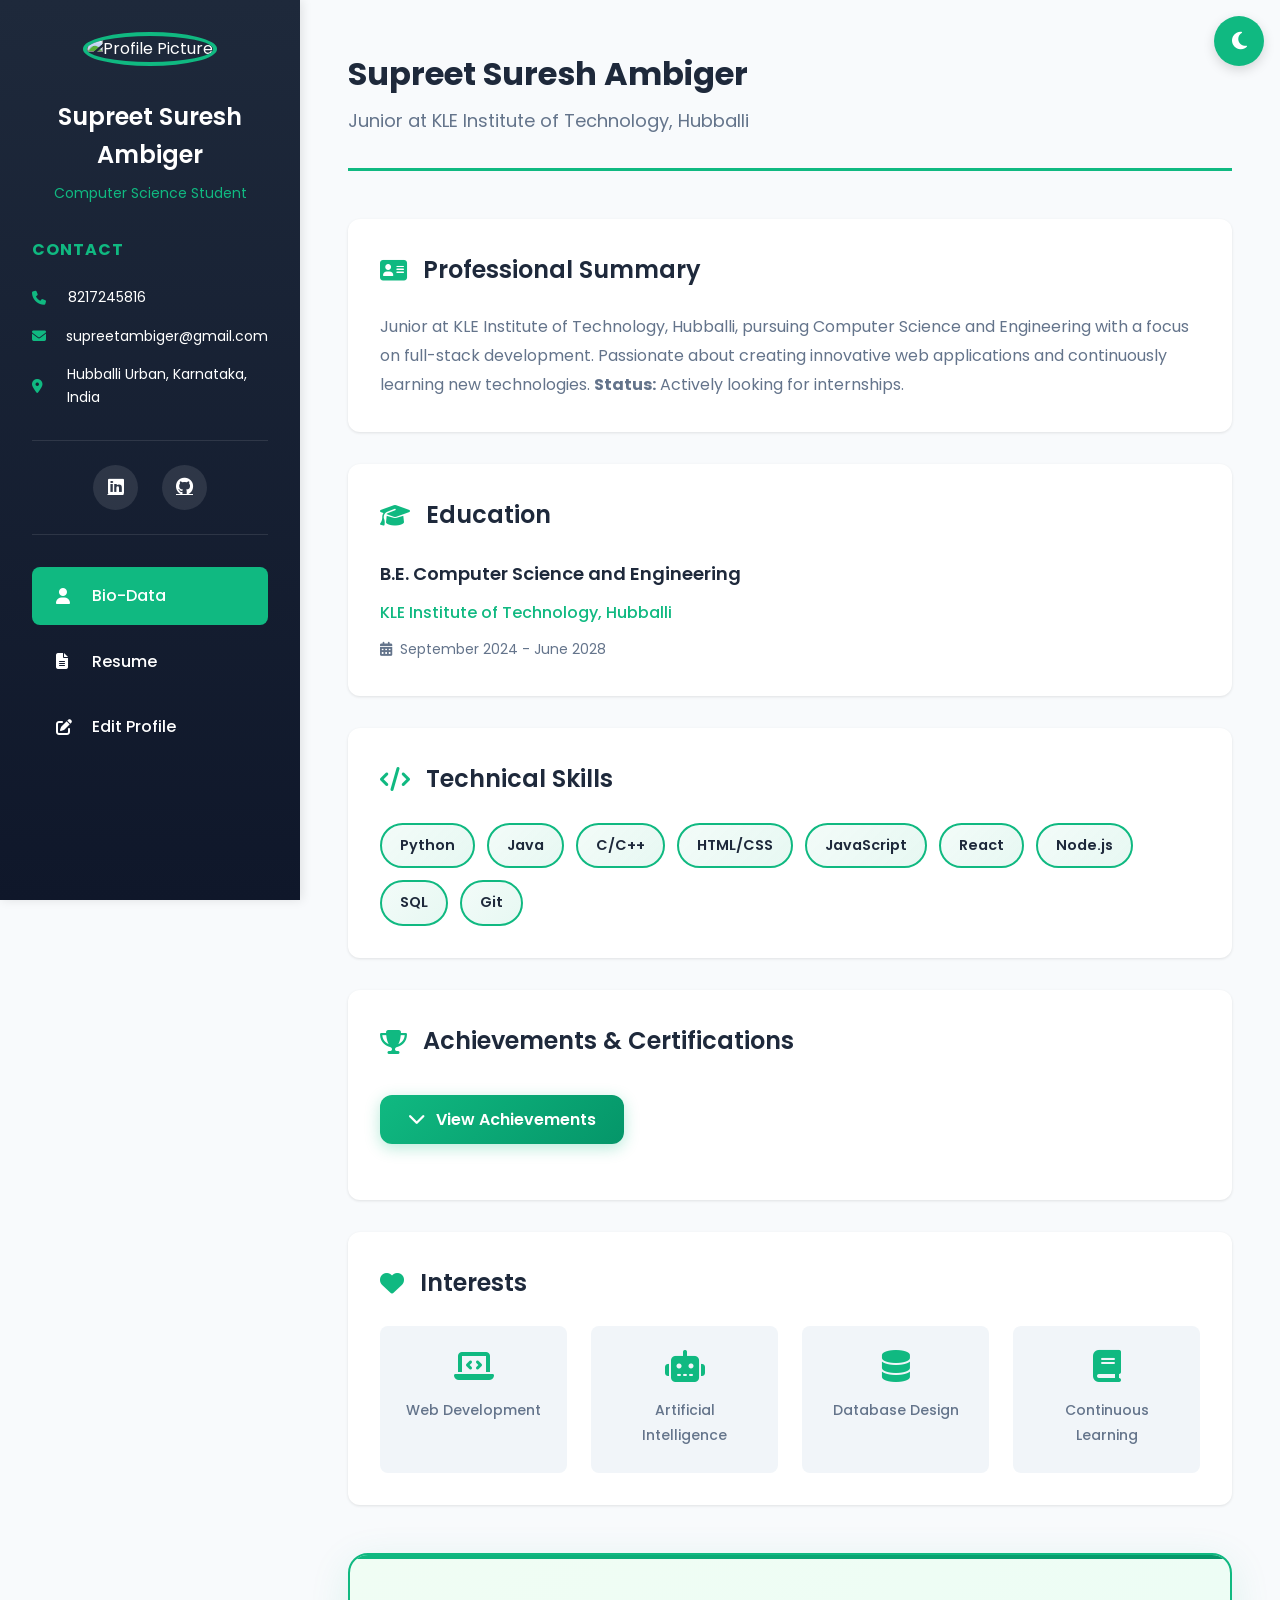
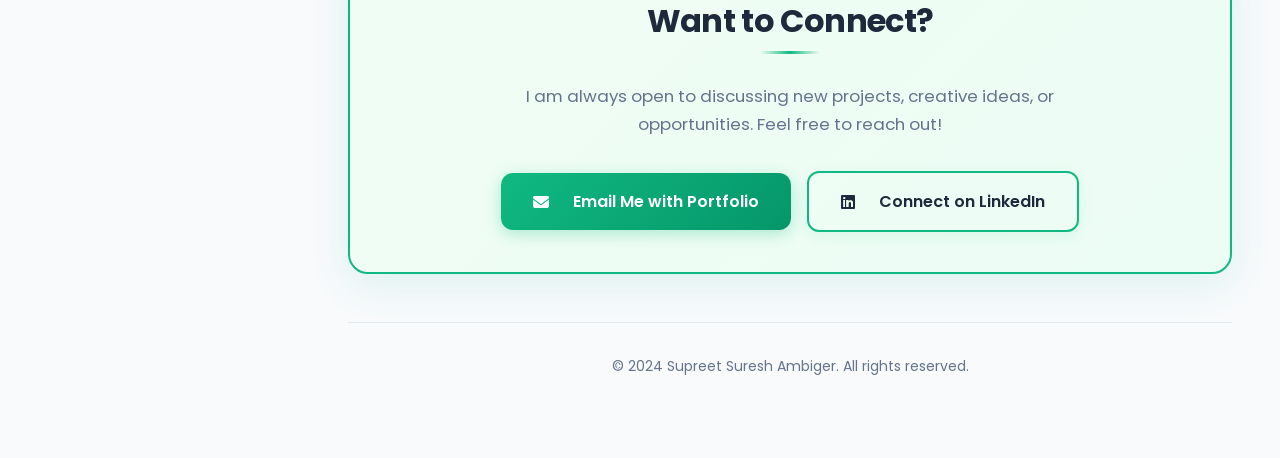
==== commit da3b53c3: "updated portfolio" ====
--- a/.vscode/index.html
+++ b/.vscode/index.html
@@ -282,9 +282,9 @@
                 <h2>Want to Connect?</h2>
                 <p>I am always open to discussing new projects, creative ideas, or opportunities. Feel free to reach out!</p>
                 <div class="connect-buttons">
-                    <a href="mailto:supreetambiger@gmail.com" class="btn btn-primary">
-                        <i class="fas fa-envelope"></i> Email Me
-                    </a>
+                    <button type="button" class="btn btn-primary" id="emailMeBtn">
+                        <i class="fas fa-envelope"></i> Email Me with Portfolio
+                    </button>
                     <a href="https://www.linkedin.com/in/supreet-suresh-ambiger-33158634a" target="_blank" class="btn btn-secondary">
                         <i class="fab fa-linkedin"></i> Connect on LinkedIn
                     </a>
@@ -309,7 +309,10 @@
     <!-- jQuery Library -->
     <script src="https://code.jquery.com/jquery-3.6.0.min.js"></script>
     
+    <!-- EmailJS Library -->
+    <script type="text/javascript" src="https://cdn.jsdelivr.net/npm/@emailjs/browser@4/dist/email.min.js"></script>
+    
     <!-- Main JavaScript -->
-    <script src="script.js?v=10"></script>
+    <script src="script.js?v=12"></script>
 </body>
 </html>
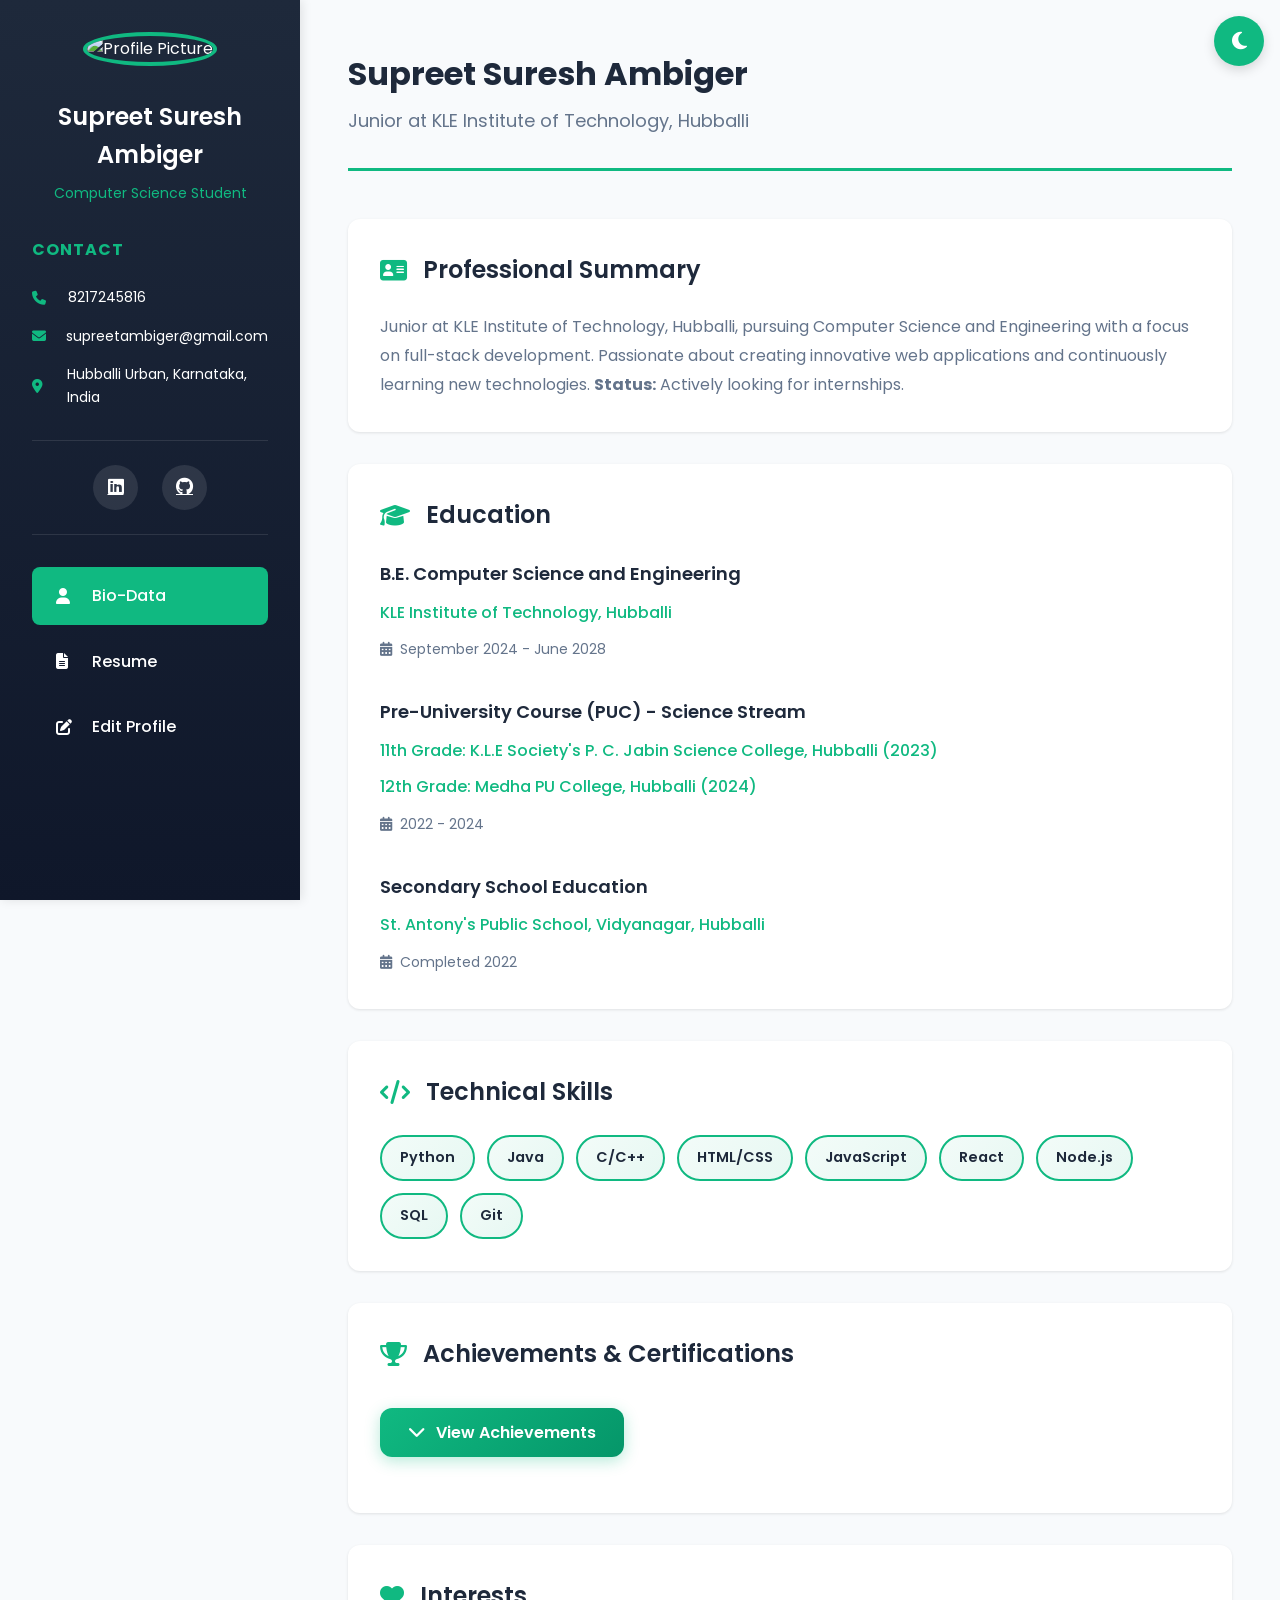
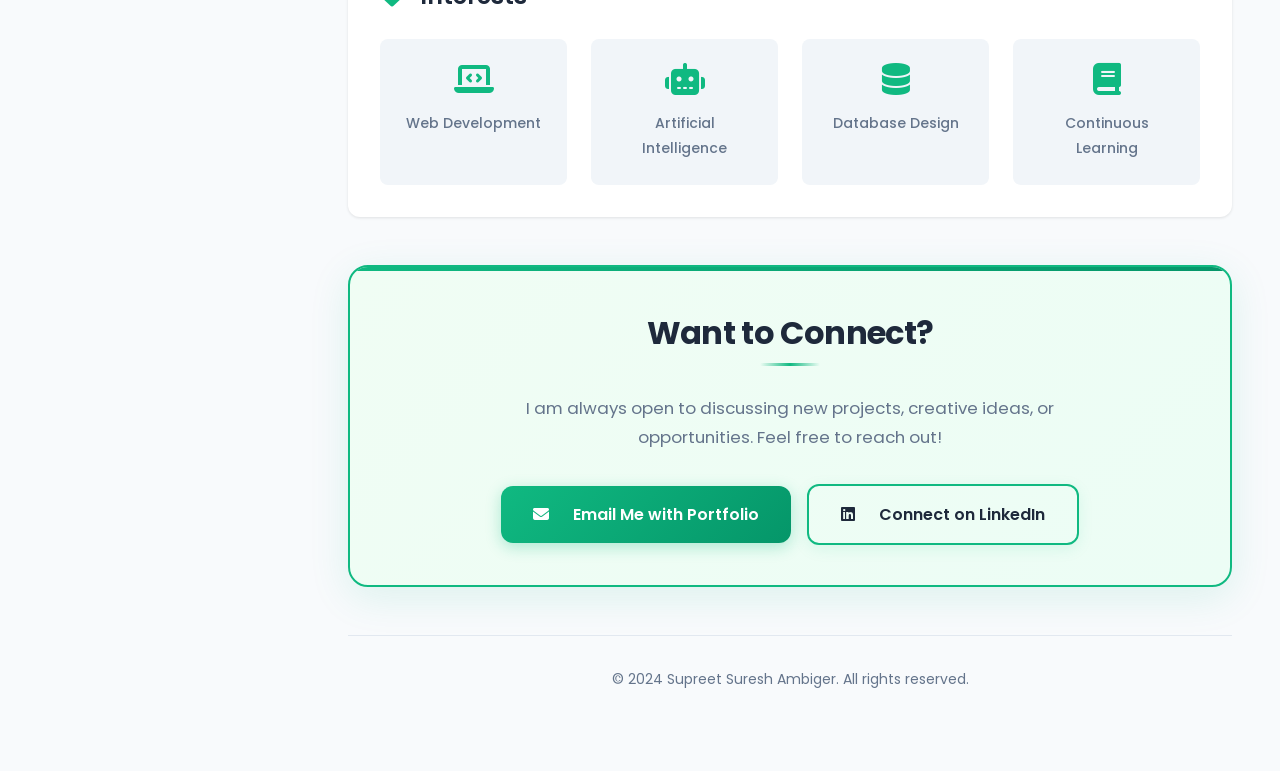
==== commit 4d4ea781: "3rd commit" ====
--- a/.vscode/index.html
+++ b/.vscode/index.html
@@ -124,6 +124,25 @@
                         <p class="duration">
                             <i class="fas fa-calendar-alt"></i>
                             September 2024 - June 2028
+                        </p>
+                    </div>
+                    
+                    <div class="education-item">
+                        <h3>Pre-University Course (PUC) - Science Stream</h3>
+                        <p class="institution">11th Grade: K.L.E Society's P. C. Jabin Science College, Hubballi (2023)</p>
+                        <p class="institution">12th Grade: Medha PU College, Hubballi (2024)</p>
+                        <p class="duration">
+                            <i class="fas fa-calendar-alt"></i>
+                            2022 - 2024
+                        </p>
+                    </div>
+                    
+                    <div class="education-item">
+                        <h3>Secondary School Education</h3>
+                        <p class="institution">St. Antony's Public School, Vidyanagar, Hubballi</p>
+                        <p class="duration">
+                            <i class="fas fa-calendar-alt"></i>
+                            Completed 2022
                         </p>
                     </div>
                 </div>
@@ -313,6 +332,6 @@
     <script type="text/javascript" src="https://cdn.jsdelivr.net/npm/@emailjs/browser@4/dist/email.min.js"></script>
     
     <!-- Main JavaScript -->
-    <script src="script.js?v=12"></script>
+    <script src="script.js?v=13"></script>
 </body>
 </html>
